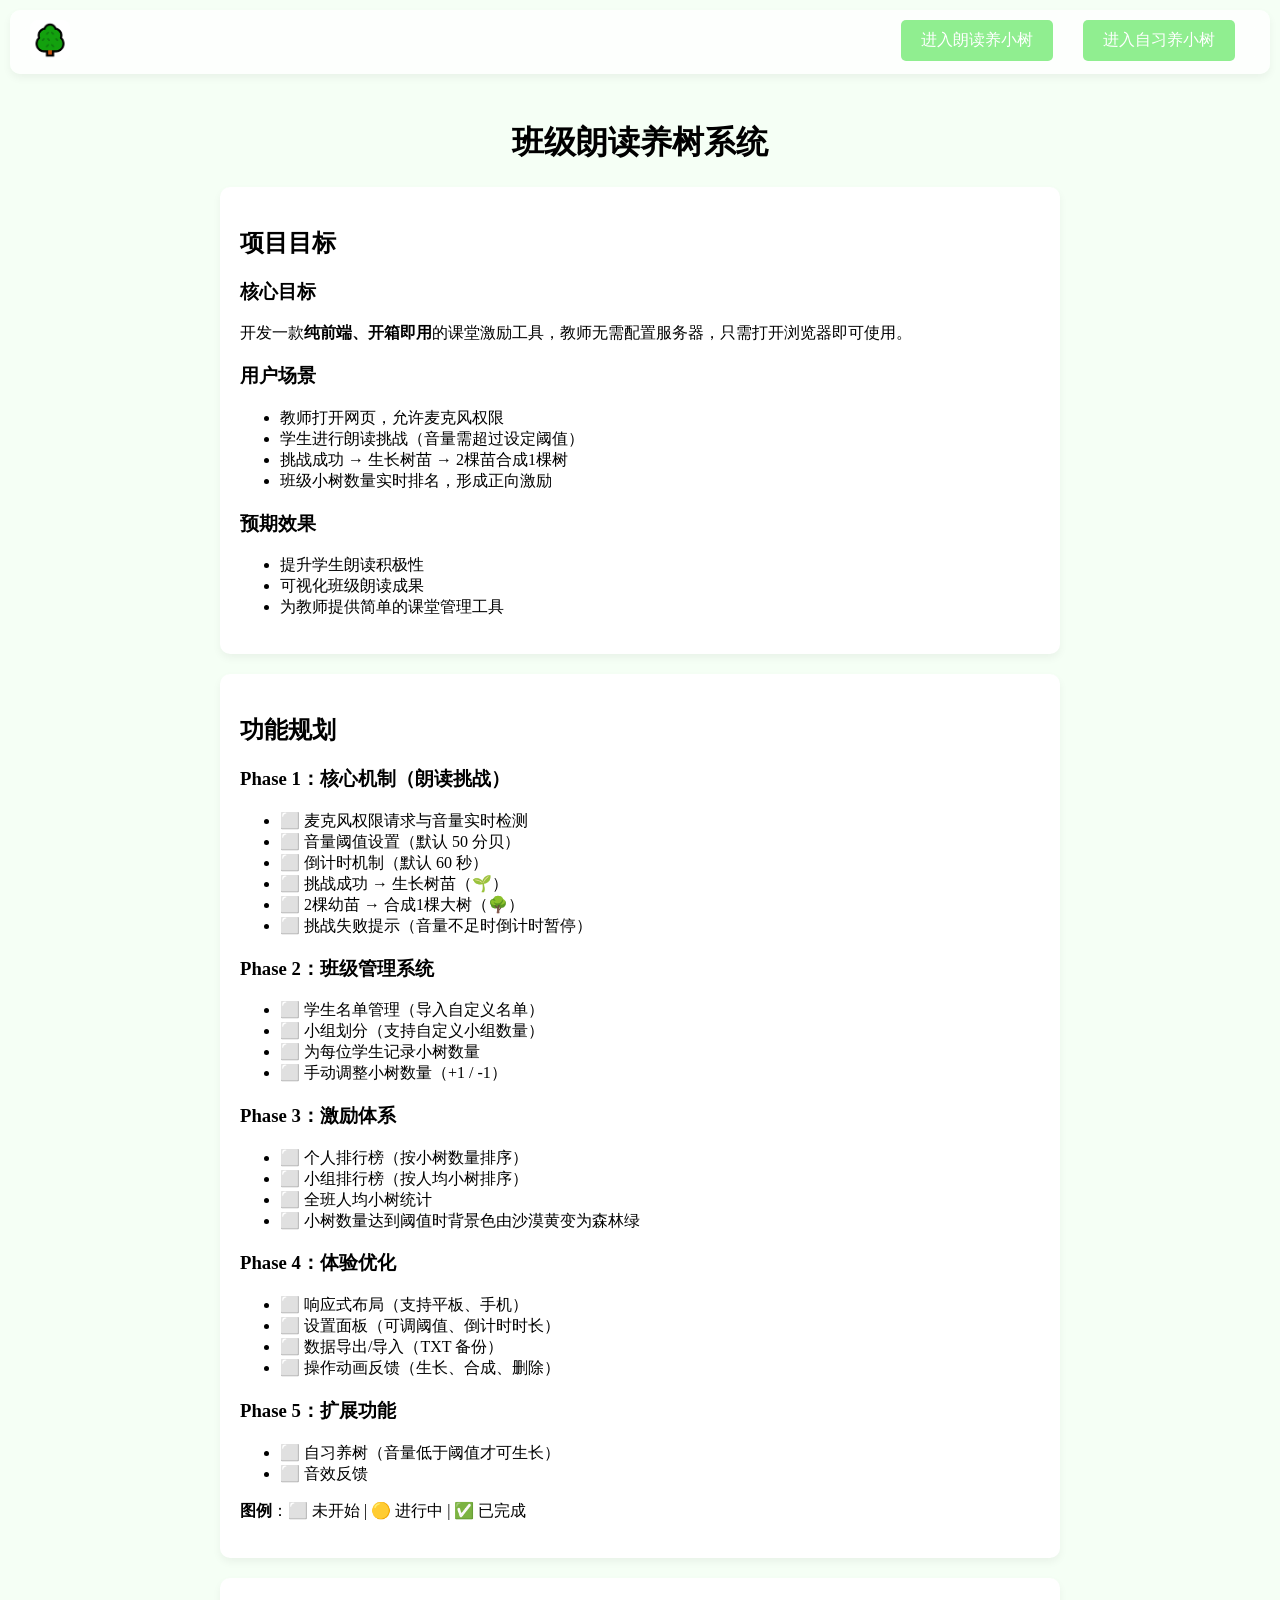
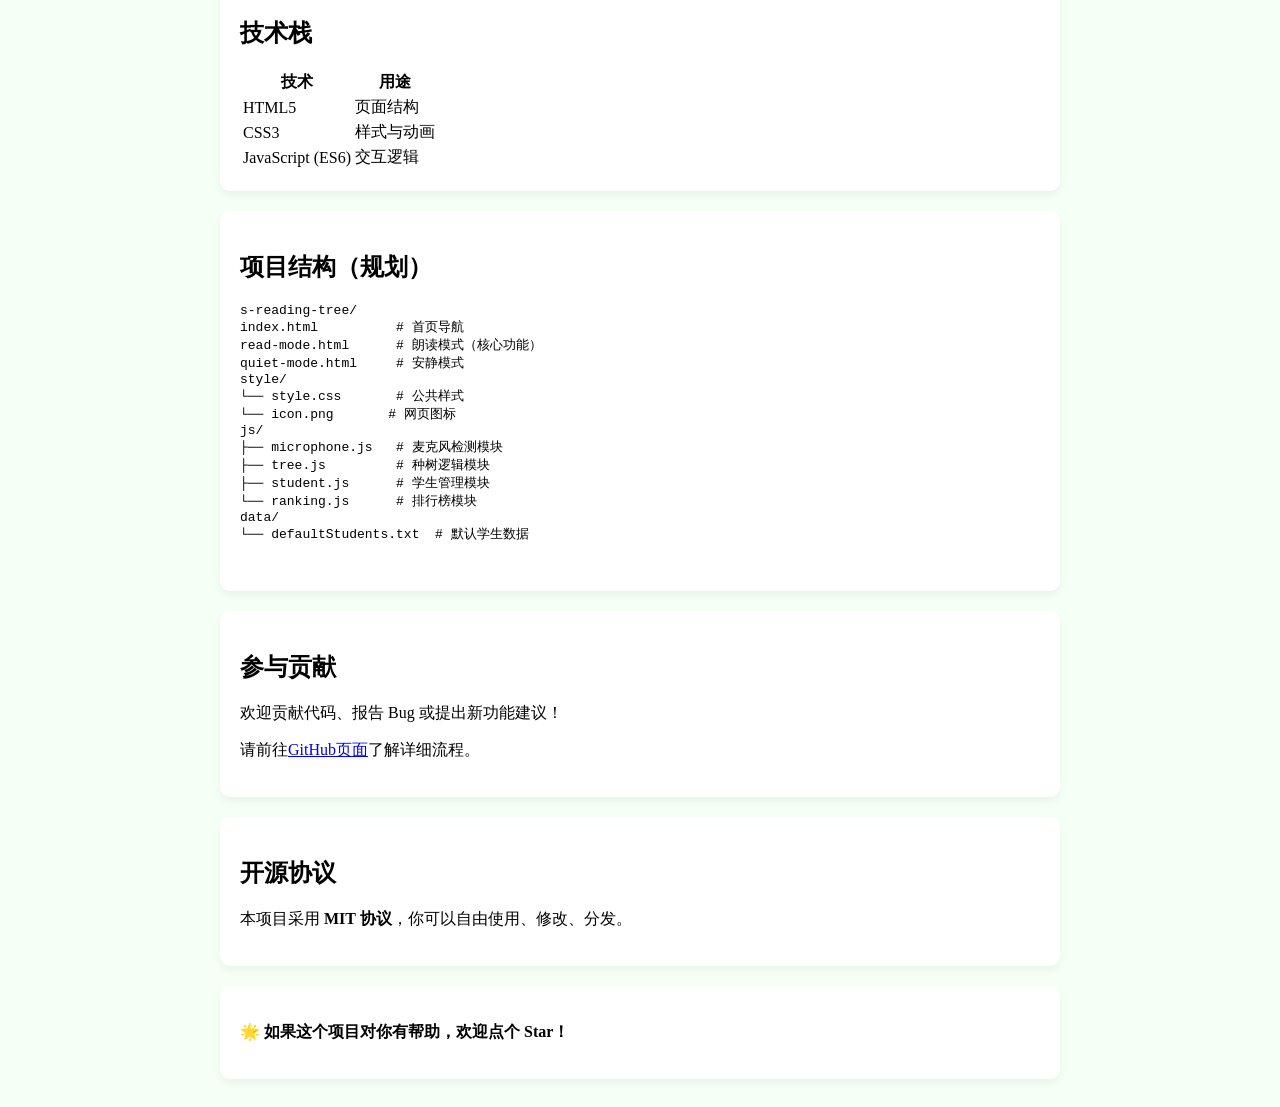
==== index.html @ 253e507c "首页做好了" ====
<!DOCTYPE html>
<html>
    <head>
        <meta charset="UTF-8">
        <meta name="viewport" content="width=device-width, initial-scale=1.0">
        <title>首页-班级朗读养树系统</title>
        <link rel="icon" type="image/x-icon" href="style/icon.png">
        <link rel="shortcut icon" type="image/x-icon" href="style/icon.png">
        <link rel="stylesheet" type="text/css" href="style/public.css">
        <link rel="stylesheet" type="text/css" href="style/develop.css">
    </head>
    <body class="home-body">
        <header class="home-header">
            <div class="home-header-logo">
                <img src="style/icon.png" alt="logo">
            </div>
            <nav>
                <ul>
                    <li><a href="read-mode.html">进入朗读养小树</a></li>
                    <li><a href="quiet-mode.html">进入自习养小树</a></li>
                </ul>
            </nav>
        </header>
        <main>
            <div class="home-main">
                <div class="home-main-title">
                    <h1>班级朗读养树系统</h1>
                </div>
                <div class="home-main-section">
                    <h2>项目目标</h2>
                    <h3>核心目标</h3>
                    <p>开发一款<strong>纯前端、开箱即用</strong>的课堂激励工具，教师无需配置服务器，只需打开浏览器即可使用。</p>
                    <h3>用户场景</h3>
                    <ul>
                        <li>教师打开网页，允许麦克风权限</li>
                        <li>学生进行朗读挑战（音量需超过设定阈值）</li>
                        <li>挑战成功 → 生长树苗 → 2棵苗合成1棵树</li>
                        <li>班级小树数量实时排名，形成正向激励</li>
                    </ul>
                    <h3>预期效果</h3>
                    <ul>
                        <li>提升学生朗读积极性</li>
                        <li>可视化班级朗读成果</li>
                        <li>为教师提供简单的课堂管理工具</li>
                    </ul>
                </div>
                <div class="home-main-section">
                    <h2>功能规划</h2>
                    <h3>Phase 1：核心机制（朗读挑战）</h3>
                    <ul>
                        <li>⬜ 麦克风权限请求与音量实时检测</li>
                        <li>⬜ 音量阈值设置（默认 50 分贝）</li>
                        <li>⬜ 倒计时机制（默认 60 秒）</li>
                        <li>⬜ 挑战成功 → 生长树苗（🌱）</li>
                        <li>⬜ 2棵幼苗 → 合成1棵大树（🌳）</li>
                        <li>⬜ 挑战失败提示（音量不足时倒计时暂停）</li>
                    </ul>
                    <h3>Phase 2：班级管理系统</h3>
                    <ul>
                        <li>⬜ 学生名单管理（导入自定义名单）</li>
                        <li>⬜ 小组划分（支持自定义小组数量）</li>
                        <li>⬜ 为每位学生记录小树数量</li>
                        <li>⬜ 手动调整小树数量（+1 / -1）</li>
                    </ul>
                    <h3>Phase 3：激励体系</h3>
                    <ul>
                        <li>⬜ 个人排行榜（按小树数量排序）</li>
                        <li>⬜ 小组排行榜（按人均小树排序）</li>
                        <li>⬜ 全班人均小树统计</li>
                        <li>⬜ 小树数量达到阈值时背景色由沙漠黄变为森林绿</li>
                    </ul>
                    <h3>Phase 4：体验优化</h3>
                    <ul>
                        <li>⬜ 响应式布局（支持平板、手机）</li>
                        <li>⬜ 设置面板（可调阈值、倒计时时长）</li>
                        <li>⬜ 数据导出/导入（TXT 备份）</li>
                        <li>⬜ 操作动画反馈（生长、合成、删除）</li>
                    </ul>
                    <h3>Phase 5：扩展功能</h3>
                    <ul>
                        <li>⬜ 自习养树（音量低于阈值才可生长）</li>
                        <li>⬜ 音效反馈</li>
                    </ul>
                    <p><strong>图例</strong>：⬜ 未开始 | 🟡 进行中 | ✅ 已完成</p>
                </div>
                <div class="home-main-section">
                    <h2>技术栈</h2>
                    <table class="table">
                        <tr>
                            <th>技术</th>
                            <th>用途</th>
                        </tr>
                        <tr>
                            <td>HTML5</td>
                            <td>页面结构</td>
                        </tr>
                        <tr>
                            <td>CSS3</td>
                            <td>样式与动画</td>
                        </tr>
                        <tr>
                            <td>JavaScript (ES6)</td>
                            <td>交互逻辑</td>
                        </tr>
                    </table>
                </div>
                <div class="home-main-section">
                    <h2>项目结构（规划）</h2>
                    <pre>
s-reading-tree/
index.html          # 首页导航
read-mode.html      # 朗读模式（核心功能）
quiet-mode.html     # 安静模式
style/
└── style.css       # 公共样式
└── icon.png       # 网页图标
js/
├── microphone.js   # 麦克风检测模块
├── tree.js         # 种树逻辑模块
├── student.js      # 学生管理模块
└── ranking.js      # 排行榜模块
data/
└── defaultStudents.txt  # 默认学生数据
                    </pre>
                </div>
                <div class="home-main-section">
                    <h2>参与贡献</h2>
                    <p>欢迎贡献代码、报告 Bug 或提出新功能建议！</p>
                    <p>请前往<a href="https://github.com/Bananayx/class-reading-tree">GitHub页面</a>了解详细流程。</p>
                </div>
                <div class="home-main-section">
                    <h2>开源协议</h2>
                    <p>本项目采用 <strong>MIT 协议</strong>，你可以自由使用、修改、分发。</p>
                </div>
                <div class="home-main-section">
                    <p><strong>🌟 如果这个项目对你有帮助，欢迎点个 Star！</strong></p>
                </div>
            </div>
        </main>
    </body>
</html>
---- style/public.css ----
.home-body {
    background-color: #f5fff5;
}
.home-header {
    display: flex;
    justify-content: space-between;
    padding: 10px 20px;
    background-color: rgba(255, 255, 255, 0.8);
    backdrop-filter: blur(10px);
    color: #333;
    border-radius: 10px;
    box-shadow: 0 4px 8px rgba(0, 0, 0, 0.05);
    position: fixed;
    z-index: 1000;
    width: calc(100% - 20px);
    left: 10px;
    top: 10px;
    box-sizing: border-box;
    
}
.home-header-logo img {
    height: 40px;
    width: auto;
}
.home-header nav ul {
    list-style-type: none;
    margin: 0;
    padding: 0;
    display: flex;
}
.home-header nav ul li {
    margin: 0 15px;
}
.home-header nav ul li a {
    display: inline-block;
    padding: 10px 20px;
    background-color: #90EE90;
    color: #fff;
    text-decoration: none;
    border-radius: 5px;
    transition: background-color 0.3s;
}
.home-header nav ul li a:hover {
    background-color: #80d180;
}
.home-header nav ul li a.active {
    background-color: #80d180;
    font-weight: bold;
}
.home-main {
    display: flex;
    flex-direction: column;
    align-items: center;
    padding: 20px;
    width: 100%;
    max-width: 800px;
    margin: 80px auto 0;
    border-radius: 10px;
}
.home-main-section {
    margin-bottom: 20px;
    padding: 20px;
    width: 100%;
    border-radius: 10px;
    box-shadow: 0 4px 8px rgba(0, 0, 0, 0.05);
    background-color: #fff;
}
.home-main-section:hover {
    box-shadow: 0 6px 12px rgba(0, 0, 0, 0.1);
    transition: transform 0.3s ease, box-shadow 0.3s ease;
}
.home-main-section:last-child {
    margin-bottom: 0;
}
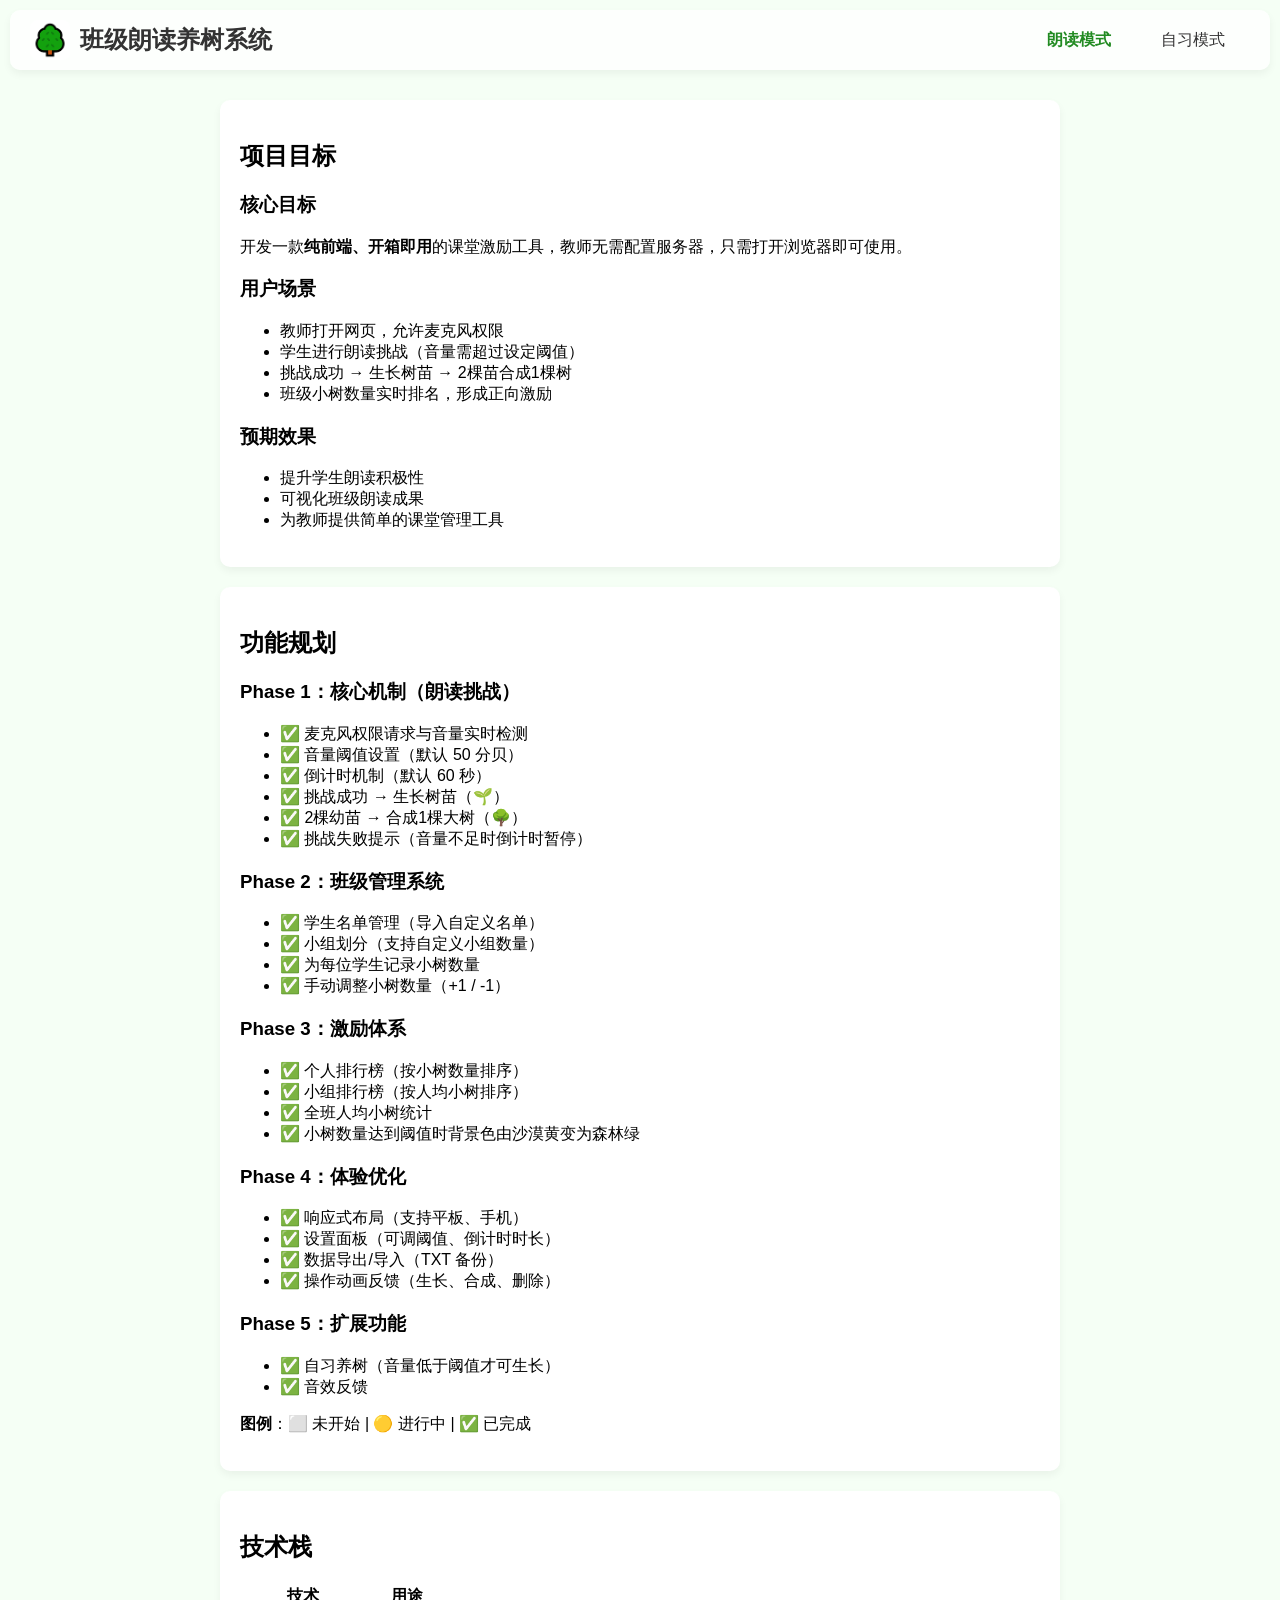
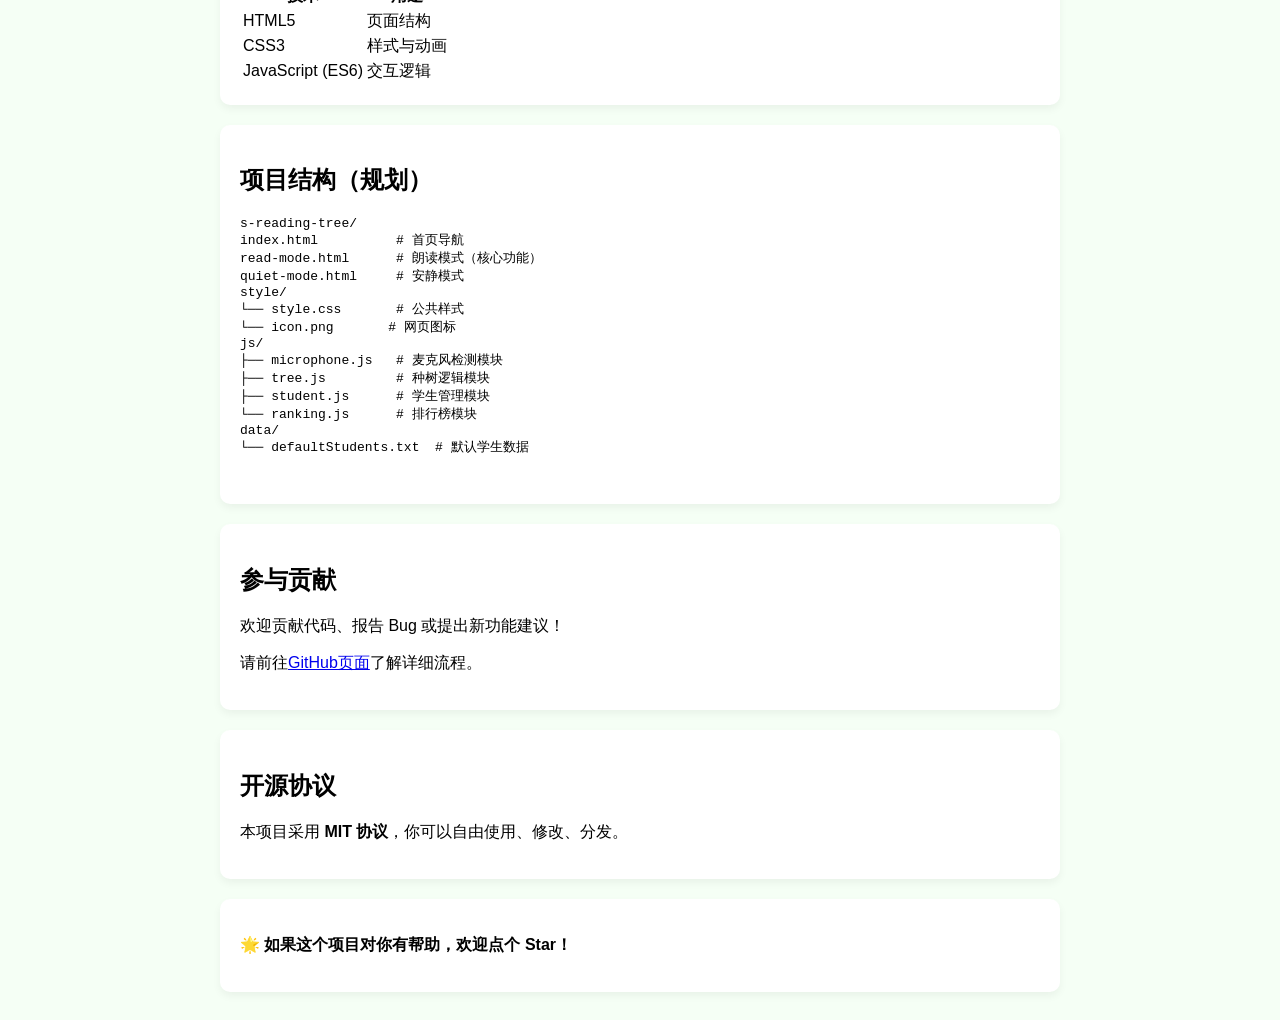
==== commit 16fb255a: "finaly done!" ====
--- a/index.html
+++ b/index.html
@@ -7,25 +7,22 @@
         <link rel="icon" type="image/x-icon" href="style/icon.png">
         <link rel="shortcut icon" type="image/x-icon" href="style/icon.png">
         <link rel="stylesheet" type="text/css" href="style/public.css">
-        <link rel="stylesheet" type="text/css" href="style/develop.css">
     </head>
     <body class="home-body">
         <header class="home-header">
             <div class="home-header-logo">
                 <img src="style/icon.png" alt="logo">
+                <h1>班级朗读养树系统</h1>
             </div>
             <nav>
                 <ul>
-                    <li><a href="read-mode.html">进入朗读养小树</a></li>
-                    <li><a href="quiet-mode.html">进入自习养小树</a></li>
+                    <li><a href="read-mode.html" class="active">朗读模式</a></li>
+                    <li><a href="quiet-mode.html">自习模式</a></li>
                 </ul>
             </nav>
         </header>
         <main>
             <div class="home-main">
-                <div class="home-main-title">
-                    <h1>班级朗读养树系统</h1>
-                </div>
                 <div class="home-main-section">
                     <h2>项目目标</h2>
                     <h3>核心目标</h3>
@@ -48,38 +45,38 @@
                     <h2>功能规划</h2>
                     <h3>Phase 1：核心机制（朗读挑战）</h3>
                     <ul>
-                        <li>⬜ 麦克风权限请求与音量实时检测</li>
-                        <li>⬜ 音量阈值设置（默认 50 分贝）</li>
-                        <li>⬜ 倒计时机制（默认 60 秒）</li>
-                        <li>⬜ 挑战成功 → 生长树苗（🌱）</li>
-                        <li>⬜ 2棵幼苗 → 合成1棵大树（🌳）</li>
-                        <li>⬜ 挑战失败提示（音量不足时倒计时暂停）</li>
+                        <li>✅ 麦克风权限请求与音量实时检测</li>
+                        <li>✅ 音量阈值设置（默认 50 分贝）</li>
+                        <li>✅ 倒计时机制（默认 60 秒）</li>
+                        <li>✅ 挑战成功 → 生长树苗（🌱）</li>
+                        <li>✅ 2棵幼苗 → 合成1棵大树（🌳）</li>
+                        <li>✅ 挑战失败提示（音量不足时倒计时暂停）</li>
                     </ul>
                     <h3>Phase 2：班级管理系统</h3>
                     <ul>
-                        <li>⬜ 学生名单管理（导入自定义名单）</li>
-                        <li>⬜ 小组划分（支持自定义小组数量）</li>
-                        <li>⬜ 为每位学生记录小树数量</li>
-                        <li>⬜ 手动调整小树数量（+1 / -1）</li>
+                        <li>✅ 学生名单管理（导入自定义名单）</li>
+                        <li>✅ 小组划分（支持自定义小组数量）</li>
+                        <li>✅ 为每位学生记录小树数量</li>
+                        <li>✅ 手动调整小树数量（+1 / -1）</li>
                     </ul>
                     <h3>Phase 3：激励体系</h3>
                     <ul>
-                        <li>⬜ 个人排行榜（按小树数量排序）</li>
-                        <li>⬜ 小组排行榜（按人均小树排序）</li>
-                        <li>⬜ 全班人均小树统计</li>
-                        <li>⬜ 小树数量达到阈值时背景色由沙漠黄变为森林绿</li>
+                        <li>✅ 个人排行榜（按小树数量排序）</li>
+                        <li>✅ 小组排行榜（按人均小树排序）</li>
+                        <li>✅ 全班人均小树统计</li>
+                        <li>✅ 小树数量达到阈值时背景色由沙漠黄变为森林绿</li>
                     </ul>
                     <h3>Phase 4：体验优化</h3>
                     <ul>
-                        <li>⬜ 响应式布局（支持平板、手机）</li>
-                        <li>⬜ 设置面板（可调阈值、倒计时时长）</li>
-                        <li>⬜ 数据导出/导入（TXT 备份）</li>
-                        <li>⬜ 操作动画反馈（生长、合成、删除）</li>
+                        <li>✅ 响应式布局（支持平板、手机）</li>
+                        <li>✅ 设置面板（可调阈值、倒计时时长）</li>
+                        <li>✅ 数据导出/导入（TXT 备份）</li>
+                        <li>✅ 操作动画反馈（生长、合成、删除）</li>
                     </ul>
                     <h3>Phase 5：扩展功能</h3>
                     <ul>
-                        <li>⬜ 自习养树（音量低于阈值才可生长）</li>
-                        <li>⬜ 音效反馈</li>
+                        <li>✅ 自习养树（音量低于阈值才可生长）</li>
+                        <li>✅ 音效反馈</li>
                     </ul>
                     <p><strong>图例</strong>：⬜ 未开始 | 🟡 进行中 | ✅ 已完成</p>
                 </div>
--- a/style/public.css
+++ b/style/public.css
@@ -1,9 +1,11 @@
 .home-body {
     background-color: #f5fff5;
+    font-family: 'Microsoft YaHei', Arial, sans-serif;
 }
 .home-header {
     display: flex;
     justify-content: space-between;
+    align-items: center;
     padding: 10px 20px;
     background-color: rgba(255, 255, 255, 0.8);
     backdrop-filter: blur(10px);
@@ -16,35 +18,59 @@
     left: 10px;
     top: 10px;
     box-sizing: border-box;
-    
+    height: 60px;
 }
+
+.home-header-logo {
+    display: flex;
+    align-items: center;
+    gap: 10px;
+}
+
 .home-header-logo img {
     height: 40px;
     width: auto;
 }
+
+.home-header-logo h1 {
+    margin: 0;
+    font-size: 1.5em;
+    color: #333;
+}
+
 .home-header nav ul {
     list-style-type: none;
     margin: 0;
     padding: 0;
     display: flex;
+    align-items: center;
 }
+
 .home-header nav ul li {
-    margin: 0 15px;
+    margin: 0 10px;
 }
+
 .home-header nav ul li a {
-    display: inline-block;
-    padding: 10px 20px;
-    background-color: #90EE90;
-    color: #fff;
+    display: flex;
+    align-items: center;
+    justify-content: center;
+    height: 40px;
+    padding: 0 15px;
+    background-color: transparent;
+    color: #333;
     text-decoration: none;
-    border-radius: 5px;
-    transition: background-color 0.3s;
+    transition: all 0.3s;
+    font-size: 1em;
+    font-family: 'Microsoft YaHei', Arial, sans-serif;
+    white-space: nowrap;
 }
+
 .home-header nav ul li a:hover {
-    background-color: #80d180;
+    color: #228B22;
 }
+
 .home-header nav ul li a.active {
-    background-color: #80d180;
+    color: #228B22;
     font-weight: bold;
 }
 .home-main {
@@ -56,6 +82,17 @@
     max-width: 800px;
     margin: 80px auto 0;
     border-radius: 10px;
+}
+
+.home-main-title {
+    width: 100%;
+    text-align: center;
+    margin-bottom: 20px;
+}
+
+.home-main-title h1 {
+    color: #333;
+    font-size: 2em;
 }
 .home-main-section {
     margin-bottom: 20px;
